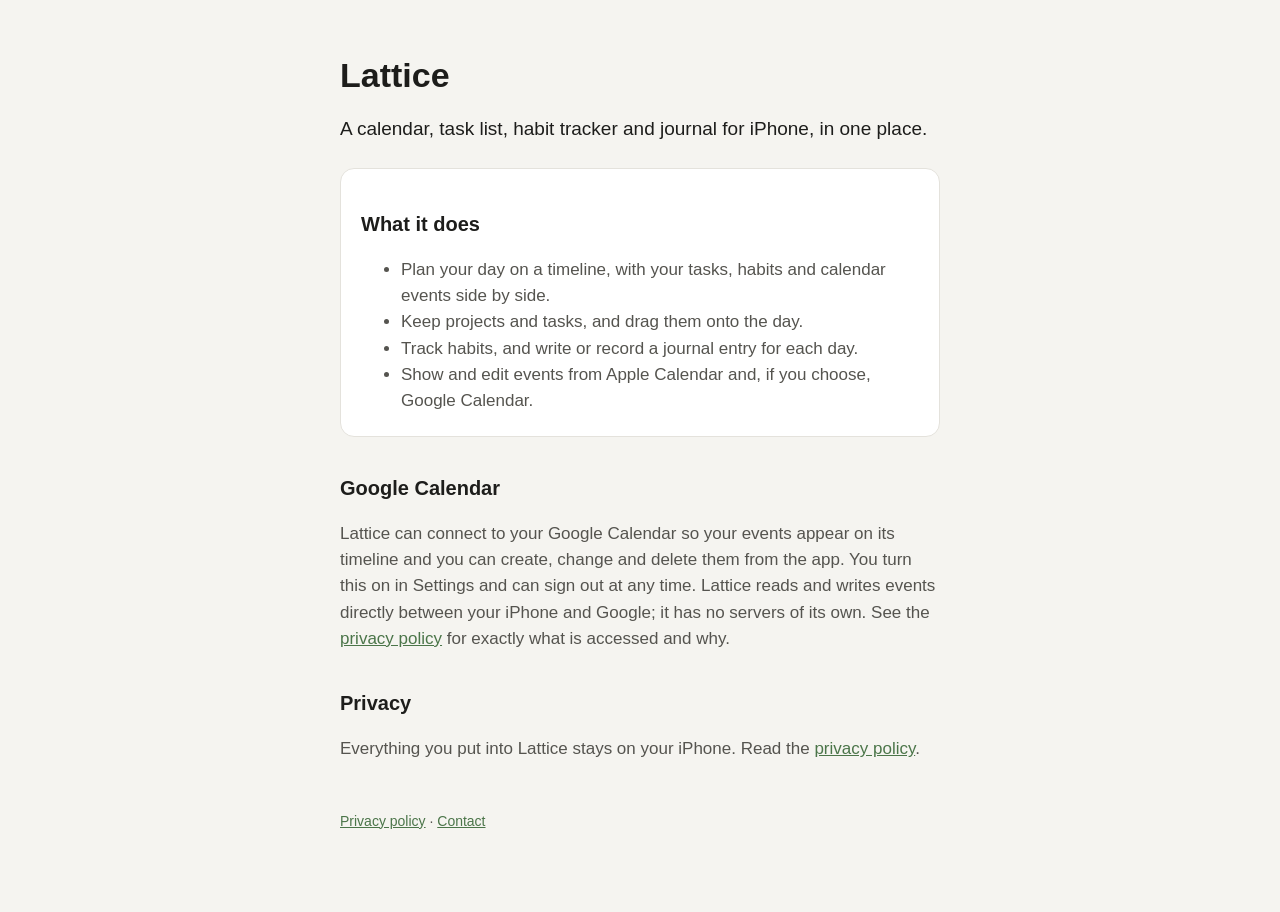
==== lattice/index.html @ e7c39be4 "Lattice home page and privacy policy Co-Authored-By: Claude Opus 5.5 <noreply@anthropic.com>" ====
<!doctype html>
<html lang="en">
<head>
  <meta charset="utf-8">
  <meta name="viewport" content="width=device-width, initial-scale=1">
  <title>Lattice</title>
  <meta name="description" content="Lattice is a calendar, task list, habit tracker and journal for iPhone.">
  <link rel="stylesheet" href="/style.css">
</head>
<body>
  <main>
    <h1>Lattice</h1>
    <p class="lede">A calendar, task list, habit tracker and journal for iPhone, in one place.</p>
    <div class="card">
      <h2>What it does</h2>
      <ul>
        <li>Plan your day on a timeline, with your tasks, habits and calendar events side by side.</li>
        <li>Keep projects and tasks, and drag them onto the day.</li>
        <li>Track habits, and write or record a journal entry for each day.</li>
        <li>Show and edit events from Apple Calendar and, if you choose, Google Calendar.</li>
      </ul>
    </div>
    <h2>Google Calendar</h2>
    <p>Lattice can connect to your Google Calendar so your events appear on its timeline and you can create, change and delete them from the app. You turn this on in Settings and can sign out at any time. Lattice reads and writes events directly between your iPhone and Google; it has no servers of its own. See the <a href="/lattice/privacy/">privacy policy</a> for exactly what is accessed and why.</p>
    <h2>Privacy</h2>
    <p>Everything you put into Lattice stays on your iPhone. Read the <a href="/lattice/privacy/">privacy policy</a>.</p>
    <footer>
      <a href="/lattice/privacy/">Privacy policy</a> · <a href="https://github.com/iscii/iscii.github.io/issues">Contact</a>
    </footer>
  </main>
</body>
</html>
---- style.css ----
/* Colours from Lattice's design tokens (design/tokens.json): bg-base, bg-surface, border, text, accent. */
:root { --bg: #F5F4F0; --surface: #FFFFFF; --border: #E4E2DC; --text: #1D1D1B; --text-2: #55544F; --accent: #4B7549; }
@media (prefers-color-scheme: dark) {
  :root { --bg: #181818; --surface: #222222; --border: #2a2a2a; --text: #eeeeee; --text-2: #bbbbbb; --accent: #a8c5a4; }
}
* { box-sizing: border-box; }
body { margin: 0; background: var(--bg); color: var(--text); font: 17px/1.55 -apple-system, BlinkMacSystemFont, "Inter", "Segoe UI", sans-serif; }
main { max-width: 640px; margin: 0 auto; padding: 56px 20px 80px; }
h1 { font-size: 34px; line-height: 1.15; margin: 0 0 8px; }
h2 { font-size: 20px; margin: 36px 0 8px; }
p, li { color: var(--text-2); }
a { color: var(--accent); }
.lede { font-size: 19px; color: var(--text); }
.card { background: var(--surface); border: 1px solid var(--border); border-radius: 14px; padding: 4px 20px; margin-top: 24px; }
footer { margin-top: 48px; font-size: 14px; color: var(--text-2); }
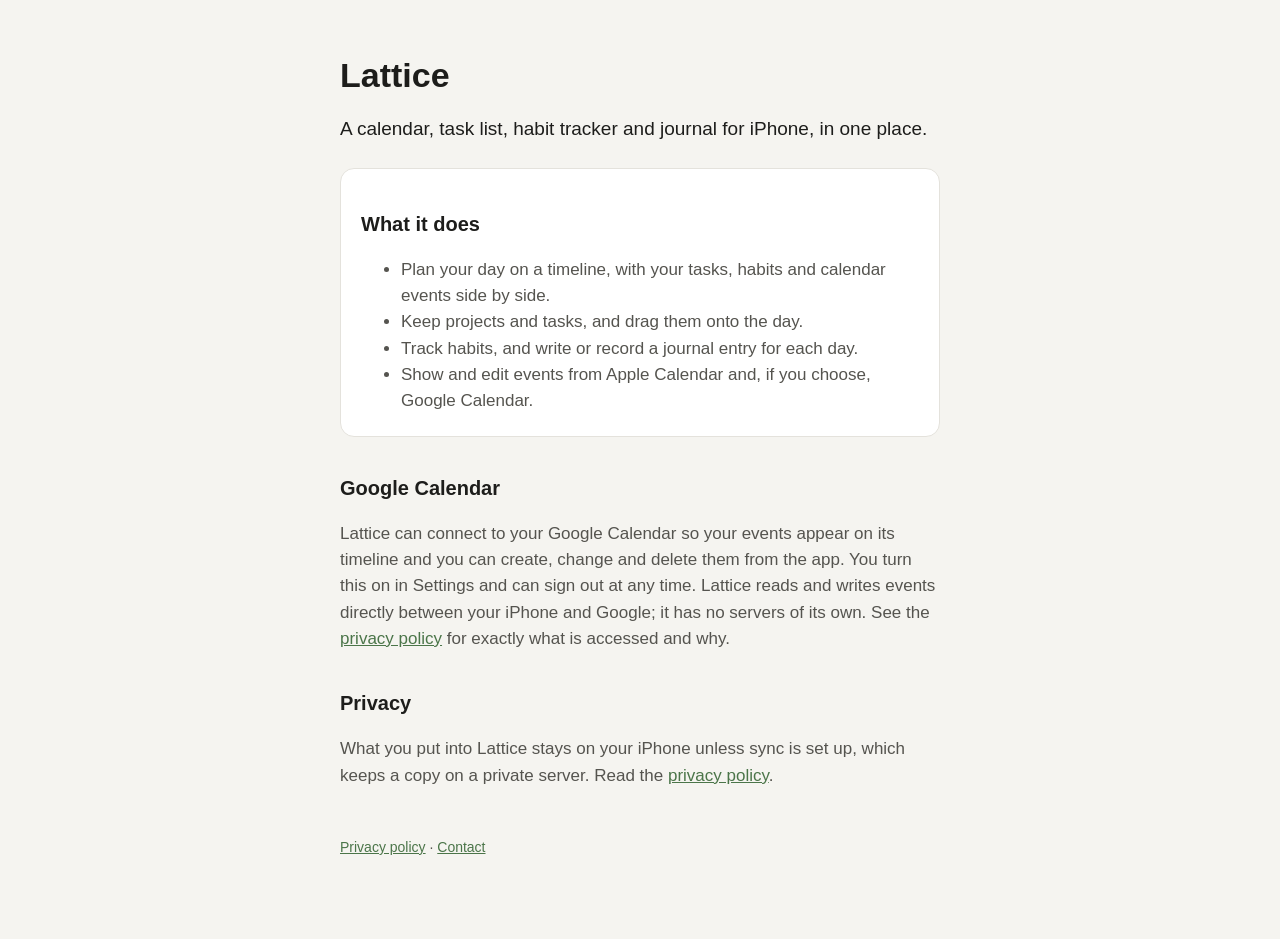
==== commit 39cc881c: "Lattice home page: say what sync does Co-Authored-By: Claude Opus 5.5 <noreply@anthropic.com>" ====
--- a/lattice/index.html
+++ b/lattice/index.html
@@ -23,7 +23,7 @@
     <h2>Google Calendar</h2>
     <p>Lattice can connect to your Google Calendar so your events appear on its timeline and you can create, change and delete them from the app. You turn this on in Settings and can sign out at any time. Lattice reads and writes events directly between your iPhone and Google; it has no servers of its own. See the <a href="/lattice/privacy/">privacy policy</a> for exactly what is accessed and why.</p>
     <h2>Privacy</h2>
-    <p>Everything you put into Lattice stays on your iPhone. Read the <a href="/lattice/privacy/">privacy policy</a>.</p>
+    <p>What you put into Lattice stays on your iPhone unless sync is set up, which keeps a copy on a private server. Read the <a href="/lattice/privacy/">privacy policy</a>.</p>
     <footer>
       <a href="/lattice/privacy/">Privacy policy</a> · <a href="https://github.com/iscii/iscii.github.io/issues">Contact</a>
     </footer>
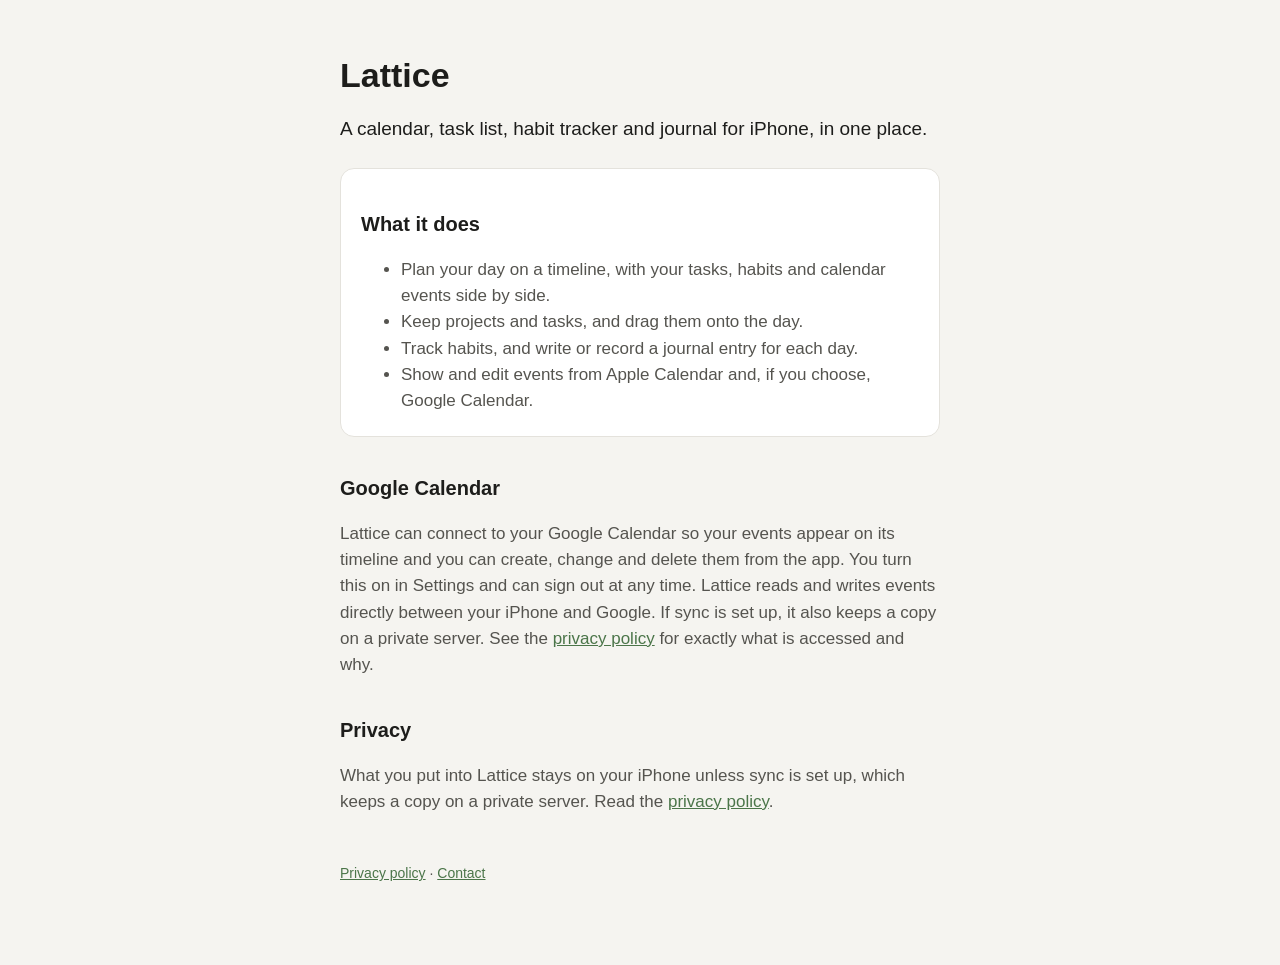
==== commit ef6561f0: "Lattice home page: Google events and the sync server Co-Authored-By: Claude Opus 5.5 <noreply@anthro" ====
--- a/lattice/index.html
+++ b/lattice/index.html
@@ -21,7 +21,7 @@
       </ul>
     </div>
     <h2>Google Calendar</h2>
-    <p>Lattice can connect to your Google Calendar so your events appear on its timeline and you can create, change and delete them from the app. You turn this on in Settings and can sign out at any time. Lattice reads and writes events directly between your iPhone and Google; it has no servers of its own. See the <a href="/lattice/privacy/">privacy policy</a> for exactly what is accessed and why.</p>
+    <p>Lattice can connect to your Google Calendar so your events appear on its timeline and you can create, change and delete them from the app. You turn this on in Settings and can sign out at any time. Lattice reads and writes events directly between your iPhone and Google. If sync is set up, it also keeps a copy on a private server. See the <a href="/lattice/privacy/">privacy policy</a> for exactly what is accessed and why.</p>
     <h2>Privacy</h2>
     <p>What you put into Lattice stays on your iPhone unless sync is set up, which keeps a copy on a private server. Read the <a href="/lattice/privacy/">privacy policy</a>.</p>
     <footer>
